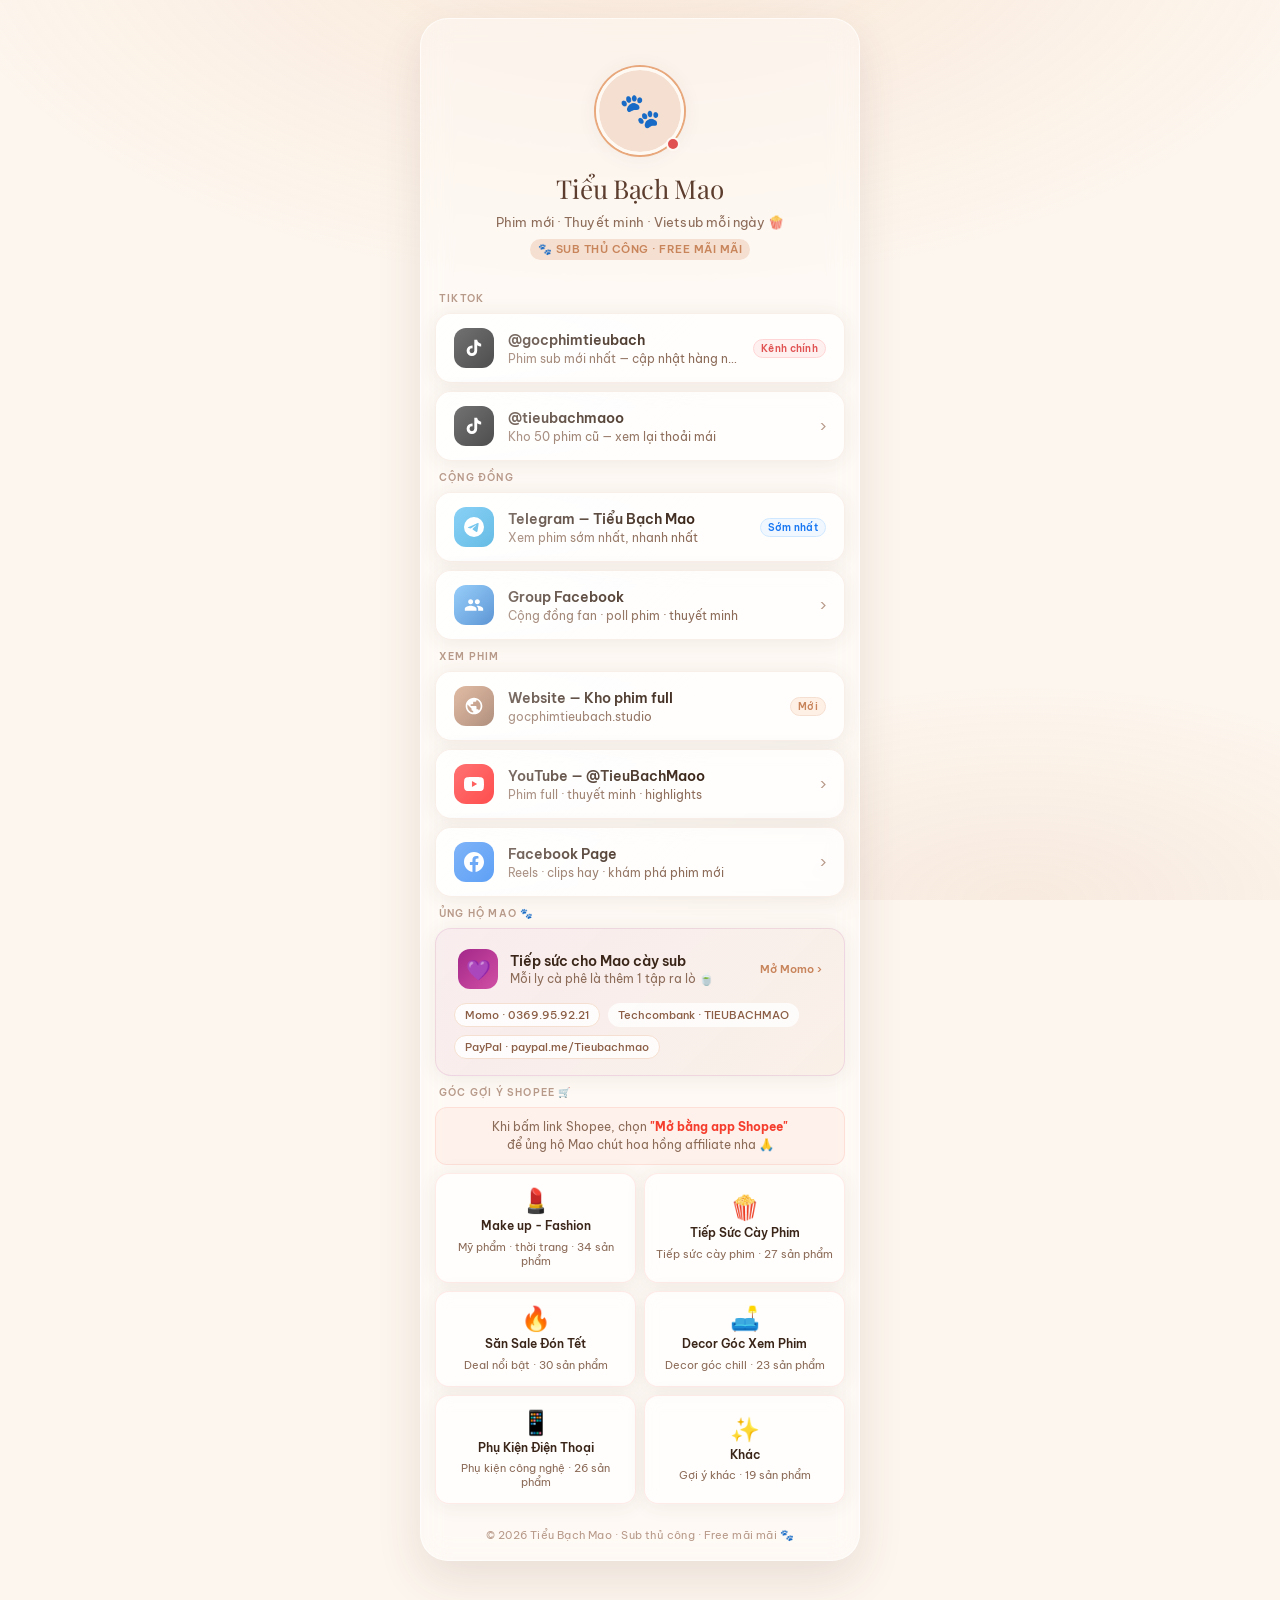
==== index.html @ bda12a53 "Improve donate section quick actions" ====
<!DOCTYPE html>
<html lang="vi">
<head>
<meta charset="UTF-8">
<meta name="viewport" content="width=device-width, initial-scale=1.0">
<title>Tiểu Bạch Mao 🐾</title>
<meta name="description" content="Link bio chính thức của Tiểu Bạch Mao: TikTok, Telegram, cộng đồng phim, donate và góc Shopee tiện ích.">

<link rel="icon" type="image/x-icon" href="favicon.ico">
<link rel="icon" type="image/png" sizes="32x32" href="favicon-32x32.png">
<link rel="icon" type="image/png" sizes="192x192" href="favicon-192x192.png">
<link rel="apple-touch-icon" href="apple-touch-icon.png">

<meta property="og:type" content="website">
<meta property="og:url" content="https://gocphimtieubach.page/">
<meta property="og:title" content="Tiểu Bạch Mao 🐾">
<meta property="og:description" content="TikTok, Telegram, cộng đồng phim, donate và góc Shopee tiện ích của Tiểu Bạch Mao.">
<meta property="og:image" content="https://gocphimtieubach.page/og-image.jpg">

<meta name="twitter:card" content="summary_large_image">
<meta name="twitter:title" content="Tiểu Bạch Mao 🐾">
<meta name="twitter:description" content="TikTok, Telegram, cộng đồng phim, donate và góc Shopee tiện ích của Tiểu Bạch Mao.">
<meta name="twitter:image" content="https://gocphimtieubach.page/og-image.jpg">
<link rel="canonical" href="https://gocphimtieubach.page/">

<link rel="preconnect" href="https://fonts.googleapis.com">
<link rel="preconnect" href="https://fonts.gstatic.com" crossorigin>
<link href="https://fonts.googleapis.com/css2?family=Be+Vietnam+Pro:wght@300;400;500;600&family=Playfair+Display:ital@0;1&display=swap" rel="stylesheet">
<style>
  *, *::before, *::after { box-sizing: border-box; margin: 0; padding: 0; }

  :root {
    --cream: #FDF6EE;
    --warm-white: #FFF9F4;
    --caramel: #C8845A;
    --caramel-light: #E8A87C;
    --caramel-pale: #F5DFD0;
    --brown-deep: #5C3D2E;
    --brown-mid: #8B5E45;
    --text-main: #3A2518;
    --text-soft: #8C6B58;
    --text-muted: #B89A8A;
    --divider: rgba(200, 132, 90, 0.15);
    --card-bg: rgba(255,255,255,0.7);
    --card-hover: rgba(255,255,255,0.92);
    --shadow: 0 2px 20px rgba(92,61,46,0.08);
    --shadow-hover: 0 6px 28px rgba(92,61,46,0.14);
  }

  html { background: var(--cream); }

  body {
    font-family: 'Be Vietnam Pro', system-ui, -apple-system, 'Segoe UI', sans-serif;
    background: var(--cream);
    min-height: 100vh;
    display: flex;
    justify-content: center;
    padding: 0 0 60px;
    position: relative;
    overflow-x: hidden;
  }

  /* Soft background texture */
  body::before {
    content: '';
    position: fixed;
    inset: 0;
    background:
      radial-gradient(ellipse 80% 60% at 50% -10%, rgba(232,168,124,0.18) 0%, transparent 70%),
      radial-gradient(ellipse 60% 40% at 80% 100%, rgba(200,132,90,0.10) 0%, transparent 60%);
    pointer-events: none;
    z-index: 0;
  }

  .container {
    width: 100%;
    max-width: 480px;
    padding: 0 20px;
    position: relative;
    z-index: 1;
  }

  .glass-shell {
    margin-top: 18px;
    padding: 0 14px 18px;
    border-radius: 28px;
    background: rgba(255, 255, 255, 0.36);
    border: 1px solid rgba(255, 255, 255, 0.62);
    backdrop-filter: blur(14px);
    -webkit-backdrop-filter: blur(14px);
    box-shadow: 0 18px 45px rgba(92, 61, 46, 0.12);
  }

  /* ── HEADER ── */
  .header {
    display: flex;
    flex-direction: column;
    align-items: center;
    padding: 48px 0 32px;
    gap: 0;
  }

  .avatar-wrap {
    position: relative;
    width: 88px;
    height: 88px;
    margin-bottom: 16px;
  }

  .avatar-wrap img {
    width: 88px;
    height: 88px;
    border-radius: 50%;
    object-fit: cover;
    border: 3px solid var(--warm-white);
    box-shadow: 0 0 0 2px var(--caramel-light), var(--shadow);
  }

  .live-dot {
    position: absolute;
    bottom: 4px;
    right: 4px;
    width: 14px;
    height: 14px;
    background: #E05252;
    border-radius: 50%;
    border: 2.5px solid var(--warm-white);
    animation: pulse 2s infinite;
  }

  @keyframes pulse {
    0%, 100% { box-shadow: 0 0 0 0 rgba(224,82,82,0.4); }
    50% { box-shadow: 0 0 0 5px rgba(224,82,82,0); }
  }

  .name {
    font-family: 'Playfair Display', serif;
    font-size: 26px;
    color: var(--brown-deep);
    letter-spacing: -0.3px;
    margin-bottom: 6px;
  }

  .tagline {
    font-size: 13px;
    color: var(--text-soft);
    font-weight: 400;
    letter-spacing: 0.2px;
    text-align: center;
    line-height: 1.6;
  }

  .tagline span {
    display: inline-block;
    background: var(--caramel-pale);
    color: var(--caramel);
    font-size: 11px;
    font-weight: 600;
    padding: 2px 8px;
    border-radius: 20px;
    margin-top: 6px;
    letter-spacing: 0.5px;
    text-transform: uppercase;
  }

  /* ── SECTIONS ── */
  .section {
    margin-bottom: 10px;
  }

  .section-label {
    font-size: 10px;
    font-weight: 600;
    letter-spacing: 1.2px;
    text-transform: uppercase;
    color: var(--text-muted);
    margin-bottom: 8px;
    padding-left: 4px;
  }

  /* ── LINK CARD ── */
  .link-card {
    display: flex;
    align-items: center;
    gap: 14px;
    background: var(--card-bg);
    border: 1px solid rgba(200,132,90,0.12);
    border-radius: 16px;
    padding: 14px 18px;
    margin-bottom: 8px;
    text-decoration: none;
    cursor: pointer;
    transition: all 0.2s ease;
    backdrop-filter: blur(8px);
    -webkit-backdrop-filter: blur(8px);
    box-shadow: var(--shadow);
    position: relative;
    overflow: hidden;
  }

  .link-card::before {
    content: '';
    position: absolute;
    inset: 0;
    background: linear-gradient(135deg, rgba(255,255,255,0.5) 0%, transparent 60%);
    pointer-events: none;
  }

  .link-card:hover, .link-card:active {
    background: var(--card-hover);
    box-shadow: var(--shadow-hover);
    transform: translateY(-1px);
    border-color: rgba(200,132,90,0.22);
  }

  .card-icon {
    width: 40px;
    height: 40px;
    border-radius: 12px;
    display: flex;
    align-items: center;
    justify-content: center;
    font-size: 18px;
    flex-shrink: 0;
  }

  .card-icon.tiktok   { background: #000; }
  .card-icon.telegram { background: linear-gradient(135deg, #2AABEE, #229ED9); }
  .card-icon.facebook { background: #1877F2; }
  .card-icon.group    { background: linear-gradient(135deg, #42A5F5, #1565C0); }
  .card-icon.youtube  { background: #FF0000; }
  .card-icon.website  { background: linear-gradient(135deg, var(--caramel), var(--brown-mid)); }
  .card-icon.momo     { background: linear-gradient(135deg, #A3288A, #D14FA4); }
  .card-icon.shopee   { background: linear-gradient(135deg, #F53D2D, #F63); }

  /* ── SHOPEE CATEGORY GRID ── */
  .shopee-grid {
    display: grid;
    grid-template-columns: 1fr 1fr;
    gap: 8px;
    margin-bottom: 8px;
  }

  .shopee-cat {
    display: flex;
    flex-direction: column;
    align-items: center;
    justify-content: center;
    gap: 6px;
    background: var(--card-bg);
    border: 1px solid rgba(245,61,45,0.10);
    border-radius: 14px;
    padding: 14px 10px;
    text-decoration: none;
    cursor: pointer;
    transition: all 0.2s ease;
    backdrop-filter: blur(8px);
    -webkit-backdrop-filter: blur(8px);
    box-shadow: var(--shadow);
    text-align: center;
  }

  .shopee-cat:hover {
    background: var(--card-hover);
    transform: translateY(-1px);
    box-shadow: var(--shadow-hover);
    border-color: rgba(245,61,45,0.20);
  }

  .shopee-cat-icon { font-size: 24px; line-height: 1; }

  .shopee-cat-label {
    font-size: 12px;
    font-weight: 600;
    color: var(--text-main);
    line-height: 1.3;
  }

  .shopee-cat-sub {
    font-size: 11px;
    color: var(--text-soft);
    font-weight: 400;
  }

  .card-icon svg { width: 20px; height: 20px; }

  .card-text { flex: 1; min-width: 0; }

  .card-title {
    font-size: 14px;
    font-weight: 600;
    color: var(--text-main);
    line-height: 1.3;
    margin-bottom: 2px;
  }

  .card-sub {
    font-size: 12px;
    color: var(--text-soft);
    font-weight: 400;
    white-space: nowrap;
    overflow: hidden;
    text-overflow: ellipsis;
  }

  .card-arrow {
    color: var(--text-muted);
    font-size: 16px;
    flex-shrink: 0;
  }

  .badge {
    font-size: 10px;
    font-weight: 600;
    padding: 2px 7px;
    border-radius: 20px;
    letter-spacing: 0.3px;
    flex-shrink: 0;
  }
  .badge.new { background: #FFF0E6; color: var(--caramel); border: 1px solid var(--caramel-pale); }
  .badge.hot { background: #FFF0F0; color: #E05252; border: 1px solid #FFD5D5; }
  .badge.early { background: #F0F7FF; color: #1877F2; border: 1px solid #D0E8FF; }

  /* ── DONATE CARD ── */
  .donate-card {
    background: linear-gradient(135deg, rgba(163,40,138,0.06), rgba(200,132,90,0.08));
    border: 1px solid rgba(163,40,138,0.12);
    border-radius: 16px;
    padding: 16px 18px;
    margin-bottom: 8px;
    transition: all 0.2s ease;
    box-shadow: var(--shadow);
  }
  .donate-card:hover { transform: translateY(-1px); box-shadow: var(--shadow-hover); }

  .donate-top {
    display: flex;
    align-items: center;
    gap: 12px;
    margin-bottom: 10px;
  }

  .donate-primary {
    text-decoration: none;
    color: inherit;
    border-radius: 12px;
    padding: 4px;
    transition: background 0.2s ease;
  }

  .donate-primary:hover {
    background: rgba(255,255,255,0.45);
  }

  .donate-go {
    margin-left: auto;
    font-size: 11px;
    font-weight: 600;
    color: var(--caramel);
    white-space: nowrap;
  }

  .donate-title {
    font-size: 14px;
    font-weight: 600;
    color: var(--text-main);
  }

  .donate-sub {
    font-size: 12px;
    color: var(--text-soft);
    margin-top: 1px;
  }

  .donate-methods {
    display: flex;
    gap: 8px;
    flex-wrap: wrap;
  }

  .method-pill {
    font-size: 11px;
    font-weight: 500;
    padding: 4px 10px;
    border-radius: 20px;
    background: rgba(255,255,255,0.8);
    color: var(--brown-mid);
    border: 1px solid var(--caramel-pale);
    display: inline-flex;
    align-items: center;
    justify-content: center;
  }

  .method-link {
    text-decoration: none;
    cursor: pointer;
    transition: all 0.2s ease;
  }

  .method-link:hover {
    background: rgba(255,255,255,0.98);
    color: var(--brown-deep);
    border-color: rgba(200,132,90,0.34);
  }

  .method-button {
    border: none;
    font-family: inherit;
  }

  .donate-toast {
    position: fixed;
    left: 50%;
    bottom: 20px;
    transform: translateX(-50%) translateY(14px);
    background: rgba(58, 37, 24, 0.9);
    color: #fff;
    font-size: 12px;
    font-weight: 500;
    padding: 8px 14px;
    border-radius: 14px;
    opacity: 0;
    pointer-events: none;
    transition: opacity 0.25s ease, transform 0.25s ease;
    z-index: 1000;
  }

  .donate-toast.show {
    opacity: 1;
    transform: translateX(-50%) translateY(0);
  }

  /* ── SHOPEE SECTION ── */
  .shopee-notice {
    background: rgba(245,61,45,0.04);
    border: 1px solid rgba(245,61,45,0.10);
    border-radius: 12px;
    padding: 10px 14px;
    margin-bottom: 8px;
    font-size: 12px;
    color: var(--text-soft);
    line-height: 1.5;
    text-align: center;
  }

  .shopee-notice strong { color: #F53D2D; }

  /* ── DIVIDER ── */
  .divider {
    height: 1px;
    background: var(--divider);
    margin: 16px 0;
  }

  /* ── FOOTER ── */
  .footer {
    text-align: center;
    margin-top: 24px;
    font-size: 11px;
    color: var(--text-muted);
    letter-spacing: 0.2px;
  }

  /* ── STAGGER ANIMATION ── */
  .section, .header { opacity: 0; transform: translateY(12px); animation: fadeUp 0.4s ease forwards; }
  .header { animation-delay: 0s; }
  .section:nth-child(1) { animation-delay: 0.08s; }
  .section:nth-child(2) { animation-delay: 0.14s; }
  .section:nth-child(3) { animation-delay: 0.20s; }
  .section:nth-child(4) { animation-delay: 0.26s; }
  .section:nth-child(5) { animation-delay: 0.32s; }
  @keyframes fadeUp { to { opacity: 1; transform: translateY(0); } }
</style>
</head>
<body>
<div class="container">
  <div class="glass-shell">

  <!-- HEADER -->
  <div class="header">
    <div class="avatar-wrap">
      <img src="https://gocphimtieubach.page/Asset%203.webp" alt="Tiểu Bạch Mao" onerror="this.src='data:image/svg+xml,<svg xmlns=%22http://www.w3.org/2000/svg%22 viewBox=%220 0 88 88%22><circle cx=%2244%22 cy=%2244%22 r=%2244%22 fill=%22%23F5DFD0%22/><text x=%2244%22 y=%2256%22 text-anchor=%22middle%22 font-size=%2236%22>🐾</text></svg>'">
      <div class="live-dot"></div>
    </div>
    <div class="name">Tiểu Bạch Mao</div>
    <div class="tagline">
      Phim mới · Thuyết minh · Vietsub mỗi ngày 🍿<br>
      <span>🐾 Sub thủ công · Free mãi mãi</span>
    </div>
  </div>

  <!-- SECTION 1: TIKTOK -->
  <div class="section">
    <div class="section-label">TikTok</div>
    <a class="link-card" href="https://www.tiktok.com/@gocphimtieubach" target="_blank">
      <div class="card-icon tiktok">
        <svg viewBox="0 0 24 24" fill="white"><path d="M19.59 6.69a4.83 4.83 0 01-3.77-4.25V2h-3.45v13.67a2.89 2.89 0 01-2.88 2.5 2.89 2.89 0 01-2.89-2.89 2.89 2.89 0 012.89-2.89c.28 0 .54.04.79.1V9.01a6.33 6.33 0 00-.79-.05 6.34 6.34 0 00-6.34 6.34 6.34 6.34 0 006.34 6.34 6.34 6.34 0 006.33-6.34V8.73a8.15 8.15 0 004.77 1.53V6.79a4.85 4.85 0 01-1-.1z"/></svg>
      </div>
      <div class="card-text">
        <div class="card-title">@gocphimtieubach</div>
        <div class="card-sub">Phim sub mới nhất — cập nhật hàng ngày</div>
      </div>
      <span class="badge hot">Kênh chính</span>
    </a>
    <a class="link-card" href="https://www.tiktok.com/@tieubachmaoo" target="_blank">
      <div class="card-icon tiktok">
        <svg viewBox="0 0 24 24" fill="white"><path d="M19.59 6.69a4.83 4.83 0 01-3.77-4.25V2h-3.45v13.67a2.89 2.89 0 01-2.88 2.5 2.89 2.89 0 01-2.89-2.89 2.89 2.89 0 012.89-2.89c.28 0 .54.04.79.1V9.01a6.33 6.33 0 00-.79-.05 6.34 6.34 0 00-6.34 6.34 6.34 6.34 0 006.34 6.34 6.34 6.34 0 006.33-6.34V8.73a8.15 8.15 0 004.77 1.53V6.79a4.85 4.85 0 01-1-.1z"/></svg>
      </div>
      <div class="card-text">
        <div class="card-title">@tieubachmaoo</div>
        <div class="card-sub">Kho 50 phim cũ — xem lại thoải mái</div>
      </div>
      <span class="card-arrow">›</span>
    </a>
  </div>

  <!-- SECTION 2: CỘNG ĐỒNG -->
  <div class="section">
    <div class="section-label">Cộng đồng</div>
    <a class="link-card" href="https://t.me/tieubachmao" target="_blank">
      <div class="card-icon telegram">
        <svg viewBox="0 0 24 24" fill="white"><path d="M11.944 0A12 12 0 0 0 0 12a12 12 0 0 0 12 12 12 12 0 0 0 12-12A12 12 0 0 0 12 0a12 12 0 0 0-.056 0zm4.962 7.224c.1-.002.321.023.465.14a.506.506 0 0 1 .171.325c.016.093.036.306.02.472-.18 1.898-.962 6.502-1.36 8.627-.168.9-.499 1.201-.82 1.23-.696.065-1.225-.46-1.9-.902-1.056-.693-1.653-1.124-2.678-1.8-1.185-.78-.417-1.21.258-1.91.177-.184 3.247-2.977 3.307-3.23.007-.032.014-.15-.056-.212s-.174-.041-.249-.024c-.106.024-1.793 1.14-5.061 3.345-.48.33-.913.49-1.302.48-.428-.008-1.252-.241-1.865-.44-.752-.245-1.349-.374-1.297-.789.027-.216.325-.437.893-.663 3.498-1.524 5.83-2.529 6.998-3.014 3.332-1.386 4.025-1.627 4.476-1.635z"/></svg>
      </div>
      <div class="card-text">
        <div class="card-title">Telegram — Tiểu Bạch Mao</div>
        <div class="card-sub">Xem phim sớm nhất, nhanh nhất</div>
      </div>
      <span class="badge early">Sớm nhất</span>
    </a>
    <a class="link-card" href="https://www.facebook.com/groups/gocphimcuatieubach" target="_blank">
      <div class="card-icon group">
        <svg viewBox="0 0 24 24" fill="white"><path d="M16 11c1.66 0 2.99-1.34 2.99-3S17.66 5 16 5c-1.66 0-3 1.34-3 3s1.34 3 3 3zm-8 0c1.66 0 2.99-1.34 2.99-3S9.66 5 8 5C6.34 5 5 6.34 5 8s1.34 3 3 3zm0 2c-2.33 0-7 1.17-7 3.5V19h14v-2.5c0-2.33-4.67-3.5-7-3.5zm8 0c-.29 0-.62.02-.97.05 1.16.84 1.97 1.97 1.97 3.45V19h6v-2.5c0-2.33-4.67-3.5-7-3.5z"/></svg>
      </div>
      <div class="card-text">
        <div class="card-title">Group Facebook</div>
        <div class="card-sub">Cộng đồng fan · poll phim · thuyết minh</div>
      </div>
      <span class="card-arrow">›</span>
    </a>
  </div>

  <!-- SECTION 3: XEM PHIM -->
  <div class="section">
    <div class="section-label">Xem phim</div>
    <a class="link-card" href="https://gocphimtieubach.studio" target="_blank">
      <div class="card-icon website">
        <svg viewBox="0 0 24 24" fill="white"><path d="M12 2C6.48 2 2 6.48 2 12s4.48 10 10 10 10-4.48 10-10S17.52 2 12 2zm-1 17.93c-3.95-.49-7-3.85-7-7.93 0-.62.08-1.21.21-1.79L9 15v1c0 1.1.9 2 2 2v1.93zm6.9-2.54c-.26-.81-1-1.39-1.9-1.39h-1v-3c0-.55-.45-1-1-1H8v-2h2c.55 0 1-.45 1-1V7h2c1.1 0 2-.9 2-2v-.41c2.93 1.19 5 4.06 5 7.41 0 2.08-.8 3.97-2.1 5.39z"/></svg>
      </div>
      <div class="card-text">
        <div class="card-title">Website — Kho phim full</div>
        <div class="card-sub">gocphimtieubach.studio</div>
      </div>
      <span class="badge new">Mới</span>
    </a>
    <a class="link-card" href="https://www.youtube.com/@TieuBachMaoo" target="_blank">
      <div class="card-icon youtube">
        <svg viewBox="0 0 24 24" fill="white"><path d="M23.498 6.186a3.016 3.016 0 00-2.122-2.136C19.505 3.545 12 3.545 12 3.545s-7.505 0-9.377.505A3.017 3.017 0 00.502 6.186C0 8.07 0 12 0 12s0 3.93.502 5.814a3.016 3.016 0 002.122 2.136c1.871.505 9.376.505 9.376.505s7.505 0 9.377-.505a3.015 3.015 0 002.122-2.136C24 15.93 24 12 24 12s0-3.93-.502-5.814zM9.545 15.568V8.432L15.818 12l-6.273 3.568z"/></svg>
      </div>
      <div class="card-text">
        <div class="card-title">YouTube — @TieuBachMaoo</div>
        <div class="card-sub">Phim full · thuyết minh · highlights</div>
      </div>
      <span class="card-arrow">›</span>
    </a>
    <a class="link-card" href="https://www.facebook.com/BachKhoiMaoGia/reels/" target="_blank">
      <div class="card-icon facebook">
        <svg viewBox="0 0 24 24" fill="white"><path d="M24 12.073c0-6.627-5.373-12-12-12s-12 5.373-12 12c0 5.99 4.388 10.954 10.125 11.854v-8.385H7.078v-3.47h3.047V9.43c0-3.007 1.792-4.669 4.533-4.669 1.312 0 2.686.235 2.686.235v2.953H15.83c-1.491 0-1.956.925-1.956 1.874v2.25h3.328l-.532 3.47h-2.796v8.385C19.612 23.027 24 18.062 24 12.073z"/></svg>
      </div>
      <div class="card-text">
        <div class="card-title">Facebook Page</div>
        <div class="card-sub">Reels · clips hay · khám phá phim mới</div>
      </div>
      <span class="card-arrow">›</span>
    </a>
  </div>

  <!-- SECTION 4: ỦNG HỘ -->
  <div class="section">
    <div class="section-label">Ủng hộ Mao 🐾</div>
    <div class="donate-card">
      <a class="donate-top donate-primary" href="https://me.momo.vn/Tieubachmao" target="_blank" rel="noopener">
        <div class="card-icon momo" style="width:40px;height:40px;border-radius:12px;display:flex;align-items:center;justify-content:center;font-size:20px;flex-shrink:0;">💜</div>
        <div>
          <div class="donate-title">Tiếp sức cho Mao cày sub</div>
          <div class="donate-sub">Mỗi ly cà phê là thêm 1 tập ra lò 🍵</div>
        </div>
        <span class="donate-go">Mở Momo ›</span>
      </a>
      <div class="donate-methods">
        <a class="method-pill method-link" href="https://me.momo.vn/Tieubachmao" target="_blank" rel="noopener">Momo · 0369.95.92.21</a>
        <button class="method-pill method-link method-button copy-bank-btn" type="button" data-copy="Techcombank · TIEUBACHMAO">Techcombank · TIEUBACHMAO</button>
        <a class="method-pill method-link" href="https://paypal.me/Tieubachmao" target="_blank" rel="noopener">PayPal · paypal.me/Tieubachmao</a>
      </div>
    </div>
    <div class="donate-toast" id="donateToast">Đã copy thông tin Techcombank</div>
  </div>

  <!-- SECTION 5: SHOPEE -->
  <div class="section">
    <div class="section-label">Góc gợi ý Shopee 🛒</div>
    <div class="shopee-notice">
      Khi bấm link Shopee, chọn <strong>"Mở bằng app Shopee"</strong><br>để ủng hộ Mao chút hoa hồng affiliate nha 🙏
    </div>
    <div class="shopee-grid" id="catGrid"></div>
  </div>

  <div class="footer">© 2026 Tiểu Bạch Mao · Sub thủ công · Free mãi mãi 🐾</div>

  </div>

</div>

<script>
(function () {
  function slugify(str) {
    var map = {
      'à':'a','á':'a','ả':'a','ã':'a','ạ':'a','ă':'a','ằ':'a','ắ':'a','ẳ':'a','ẵ':'a','ặ':'a','â':'a','ầ':'a','ấ':'a','ẩ':'a','ẫ':'a','ậ':'a','đ':'d',
      'è':'e','é':'e','ẻ':'e','ẽ':'e','ẹ':'e','ê':'e','ề':'e','ế':'e','ể':'e','ễ':'e','ệ':'e','ì':'i','í':'i','ỉ':'i','ĩ':'i','ị':'i',
      'ò':'o','ó':'o','ỏ':'o','õ':'o','ọ':'o','ô':'o','ồ':'o','ố':'o','ổ':'o','ỗ':'o','ộ':'o','ơ':'o','ờ':'o','ớ':'o','ở':'o','ỡ':'o','ợ':'o',
      'ù':'u','ú':'u','ủ':'u','ũ':'u','ụ':'u','ư':'u','ừ':'u','ứ':'u','ử':'u','ữ':'u','ự':'u','ỳ':'y','ý':'y','ỷ':'y','ỹ':'y','ỵ':'y'
    };
    return str.toLowerCase().split('').map(function (c) { return map[c] || c; }).join('').replace(/[^a-z0-9]+/g, '-').replace(/^-|-$/g, '');
  }

  function escapeHtml(text) {
    return String(text)
      .replace(/&/g, '&amp;')
      .replace(/</g, '&lt;')
      .replace(/>/g, '&gt;')
      .replace(/\"/g, '&quot;')
      .replace(/'/g, '&#39;');
  }

  function categoryMeta(catName, count) {
    var slug = slugify(catName);
    var presets = {
      'make-up-fashion': ['💄', 'Mỹ phẩm · thời trang'],
      'tiep-suc-cay-phim': ['🍿', 'Tiếp sức cày phim'],
      'san-sale-don-tet': ['🔥', 'Deal nổi bật'],
      'decor-goc-xem-phim': ['🛋️', 'Decor góc chill'],
      'phu-kien-dien-thoai': ['📱', 'Phụ kiện công nghệ'],
      'khac': ['✨', 'Gợi ý khác']
    };
    var meta = presets[slug] || ['🛒', 'Gian hàng đề xuất'];
    return { icon: meta[0], subtitle: meta[1] + ' · ' + count + ' sản phẩm' };
  }

  function showDonateToast(message) {
    var toast = document.getElementById('donateToast');
    if (!toast) return;
    toast.textContent = message;
    toast.classList.add('show');
    window.setTimeout(function () {
      toast.classList.remove('show');
    }, 1800);
  }

  function copyText(text) {
    if (navigator.clipboard && navigator.clipboard.writeText) {
      return navigator.clipboard.writeText(text);
    }

    return new Promise(function (resolve, reject) {
      try {
        var textarea = document.createElement('textarea');
        textarea.value = text;
        textarea.setAttribute('readonly', '');
        textarea.style.position = 'fixed';
        textarea.style.opacity = '0';
        document.body.appendChild(textarea);
        textarea.select();
        var ok = document.execCommand('copy');
        document.body.removeChild(textarea);
        if (ok) {
          resolve();
        } else {
          reject(new Error('Copy failed'));
        }
      } catch (error) {
        reject(error);
      }
    });
  }

  var copyButtons = document.querySelectorAll('.copy-bank-btn');
  copyButtons.forEach(function (btn) {
    btn.addEventListener('click', function () {
      var value = btn.getAttribute('data-copy') || 'Techcombank · TIEUBACHMAO';
      copyText(value)
        .then(function () {
          showDonateToast('Đã copy thông tin Techcombank');
        })
        .catch(function () {
          showDonateToast('Không copy được, giữ lâu để sao chép thủ công');
        });
    });
  });

  var grid = document.getElementById('catGrid');
  if (!grid) return;

  fetch('products.json')
    .then(function (res) {
      if (!res.ok) throw new Error('Cannot load products.json');
      return res.json();
    })
    .then(function (data) {
      var products = (data && data.products) || {};
      var categories = Object.keys(products);

      categories.forEach(function (catName) {
        var items = products[catName];
        if (!Array.isArray(items) || items.length === 0) return;

        var meta = categoryMeta(catName, items.length);
        var slug = slugify(catName);

        var card = document.createElement('a');
        card.className = 'shopee-cat';
        card.href = 'shopee/' + slug;
        card.target = '_blank';
        card.rel = 'noopener';

        card.innerHTML =
          '<div class="shopee-cat-icon">' + meta.icon + '</div>' +
          '<div class="shopee-cat-label">' + escapeHtml(catName) + '</div>' +
          '<div class="shopee-cat-sub">' + escapeHtml(meta.subtitle) + '</div>';

        grid.appendChild(card);
      });

      if (!grid.children.length) throw new Error('No categories found');
    })
    .catch(function () {
      grid.style.gridTemplateColumns = '1fr';
      grid.innerHTML =
        '<a class="shopee-cat" href="shopee.html" target="_blank" rel="noopener">' +
          '<div class="shopee-cat-icon">🛒</div>' +
          '<div class="shopee-cat-label">Xem tất cả Shopee</div>' +
          '<div class="shopee-cat-sub">Không tải được danh mục, mở trang tổng</div>' +
        '</a>';
    });
})();
</script>
</body>
</html>
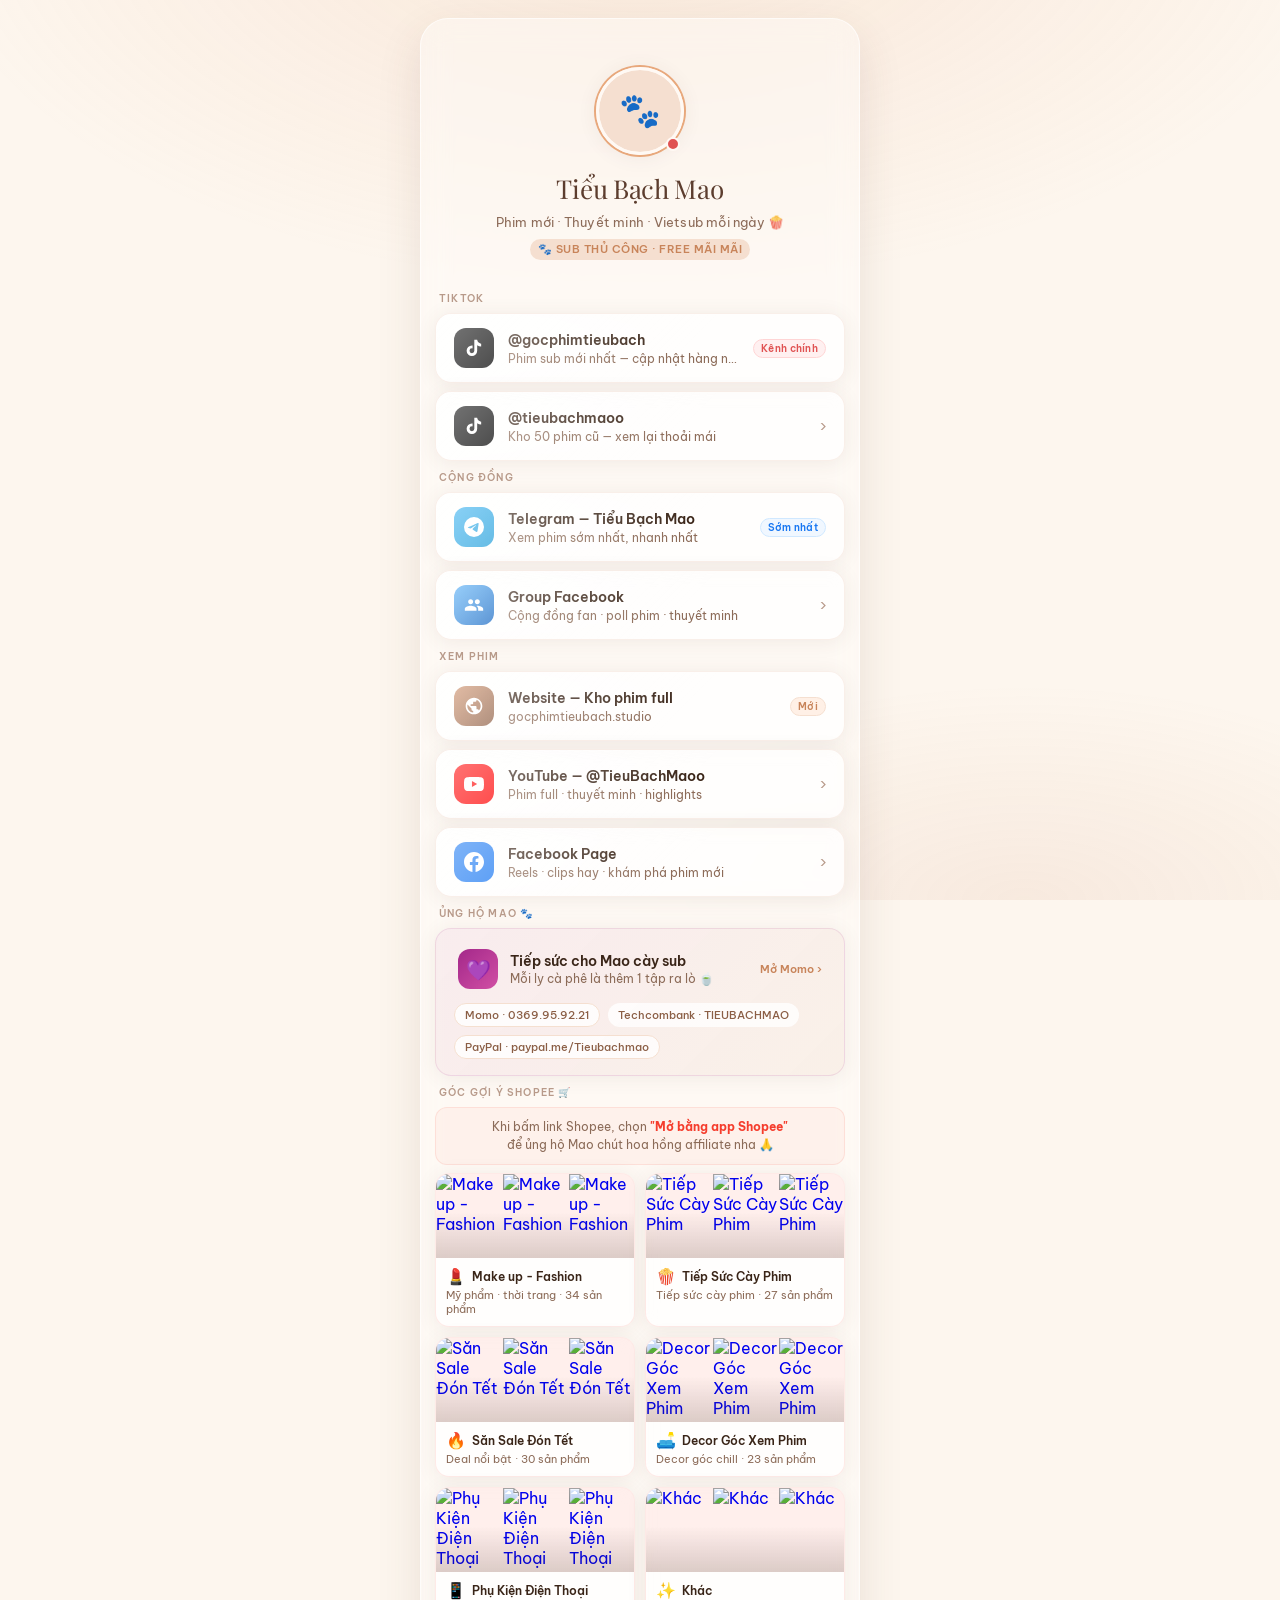
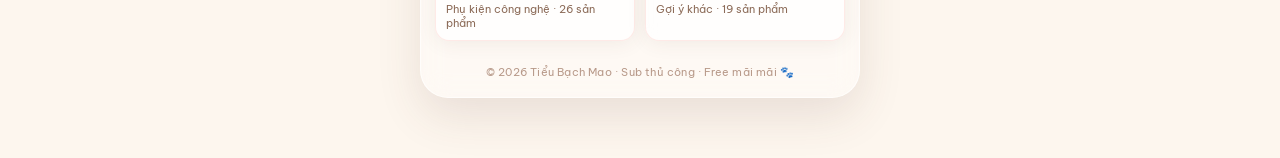
==== commit 5f66edd6: "Add product image previews to Shopee category cards" ====
--- a/index.html
+++ b/index.html
@@ -237,27 +237,22 @@
   .shopee-grid {
     display: grid;
     grid-template-columns: 1fr 1fr;
-    gap: 8px;
+    gap: 10px;
     margin-bottom: 8px;
   }
 
   .shopee-cat {
-    display: flex;
-    flex-direction: column;
-    align-items: center;
-    justify-content: center;
-    gap: 6px;
+    display: block;
     background: var(--card-bg);
     border: 1px solid rgba(245,61,45,0.10);
     border-radius: 14px;
-    padding: 14px 10px;
     text-decoration: none;
     cursor: pointer;
     transition: all 0.2s ease;
     backdrop-filter: blur(8px);
     -webkit-backdrop-filter: blur(8px);
     box-shadow: var(--shadow);
-    text-align: center;
+    overflow: hidden;
   }
 
   .shopee-cat:hover {
@@ -267,7 +262,41 @@
     border-color: rgba(245,61,45,0.20);
   }
 
-  .shopee-cat-icon { font-size: 24px; line-height: 1; }
+  .shopee-cat-media {
+    position: relative;
+    display: grid;
+    grid-template-columns: repeat(3, 1fr);
+    gap: 2px;
+    height: 84px;
+    background: rgba(245,61,45,0.08);
+  }
+
+  .shopee-cat-media img {
+    width: 100%;
+    height: 100%;
+    object-fit: cover;
+    display: block;
+  }
+
+  .shopee-cat-overlay {
+    position: absolute;
+    inset: 0;
+    background: linear-gradient(to top, rgba(58, 37, 24, 0.18), transparent 55%);
+    pointer-events: none;
+  }
+
+  .shopee-cat-content {
+    padding: 10px;
+  }
+
+  .shopee-cat-head {
+    display: flex;
+    align-items: center;
+    gap: 6px;
+    margin-bottom: 4px;
+  }
+
+  .shopee-cat-icon { font-size: 16px; line-height: 1; }
 
   .shopee-cat-label {
     font-size: 12px;
@@ -714,6 +743,18 @@
 
         var meta = categoryMeta(catName, items.length);
         var slug = slugify(catName);
+        var previewImages = items
+          .slice(0, 3)
+          .map(function (item) { return item && item.image ? String(item.image) : ''; })
+          .filter(Boolean);
+
+        if (!previewImages.length) {
+          previewImages = ['og-image.jpg'];
+        }
+
+        while (previewImages.length < 3) {
+          previewImages.push(previewImages[0]);
+        }
 
         var card = document.createElement('a');
         card.className = 'shopee-cat';
@@ -721,10 +762,24 @@
         card.target = '_blank';
         card.rel = 'noopener';
 
+        var mediaHtml = previewImages
+          .map(function (src) {
+            return '<img loading="lazy" src="' + escapeHtml(src) + '" alt="' + escapeHtml(catName) + '">';
+          })
+          .join('');
+
         card.innerHTML =
-          '<div class="shopee-cat-icon">' + meta.icon + '</div>' +
-          '<div class="shopee-cat-label">' + escapeHtml(catName) + '</div>' +
-          '<div class="shopee-cat-sub">' + escapeHtml(meta.subtitle) + '</div>';
+          '<div class="shopee-cat-media">' +
+            mediaHtml +
+            '<div class="shopee-cat-overlay"></div>' +
+          '</div>' +
+          '<div class="shopee-cat-content">' +
+            '<div class="shopee-cat-head">' +
+              '<div class="shopee-cat-icon">' + meta.icon + '</div>' +
+              '<div class="shopee-cat-label">' + escapeHtml(catName) + '</div>' +
+            '</div>' +
+            '<div class="shopee-cat-sub">' + escapeHtml(meta.subtitle) + '</div>' +
+          '</div>';
 
         grid.appendChild(card);
       });
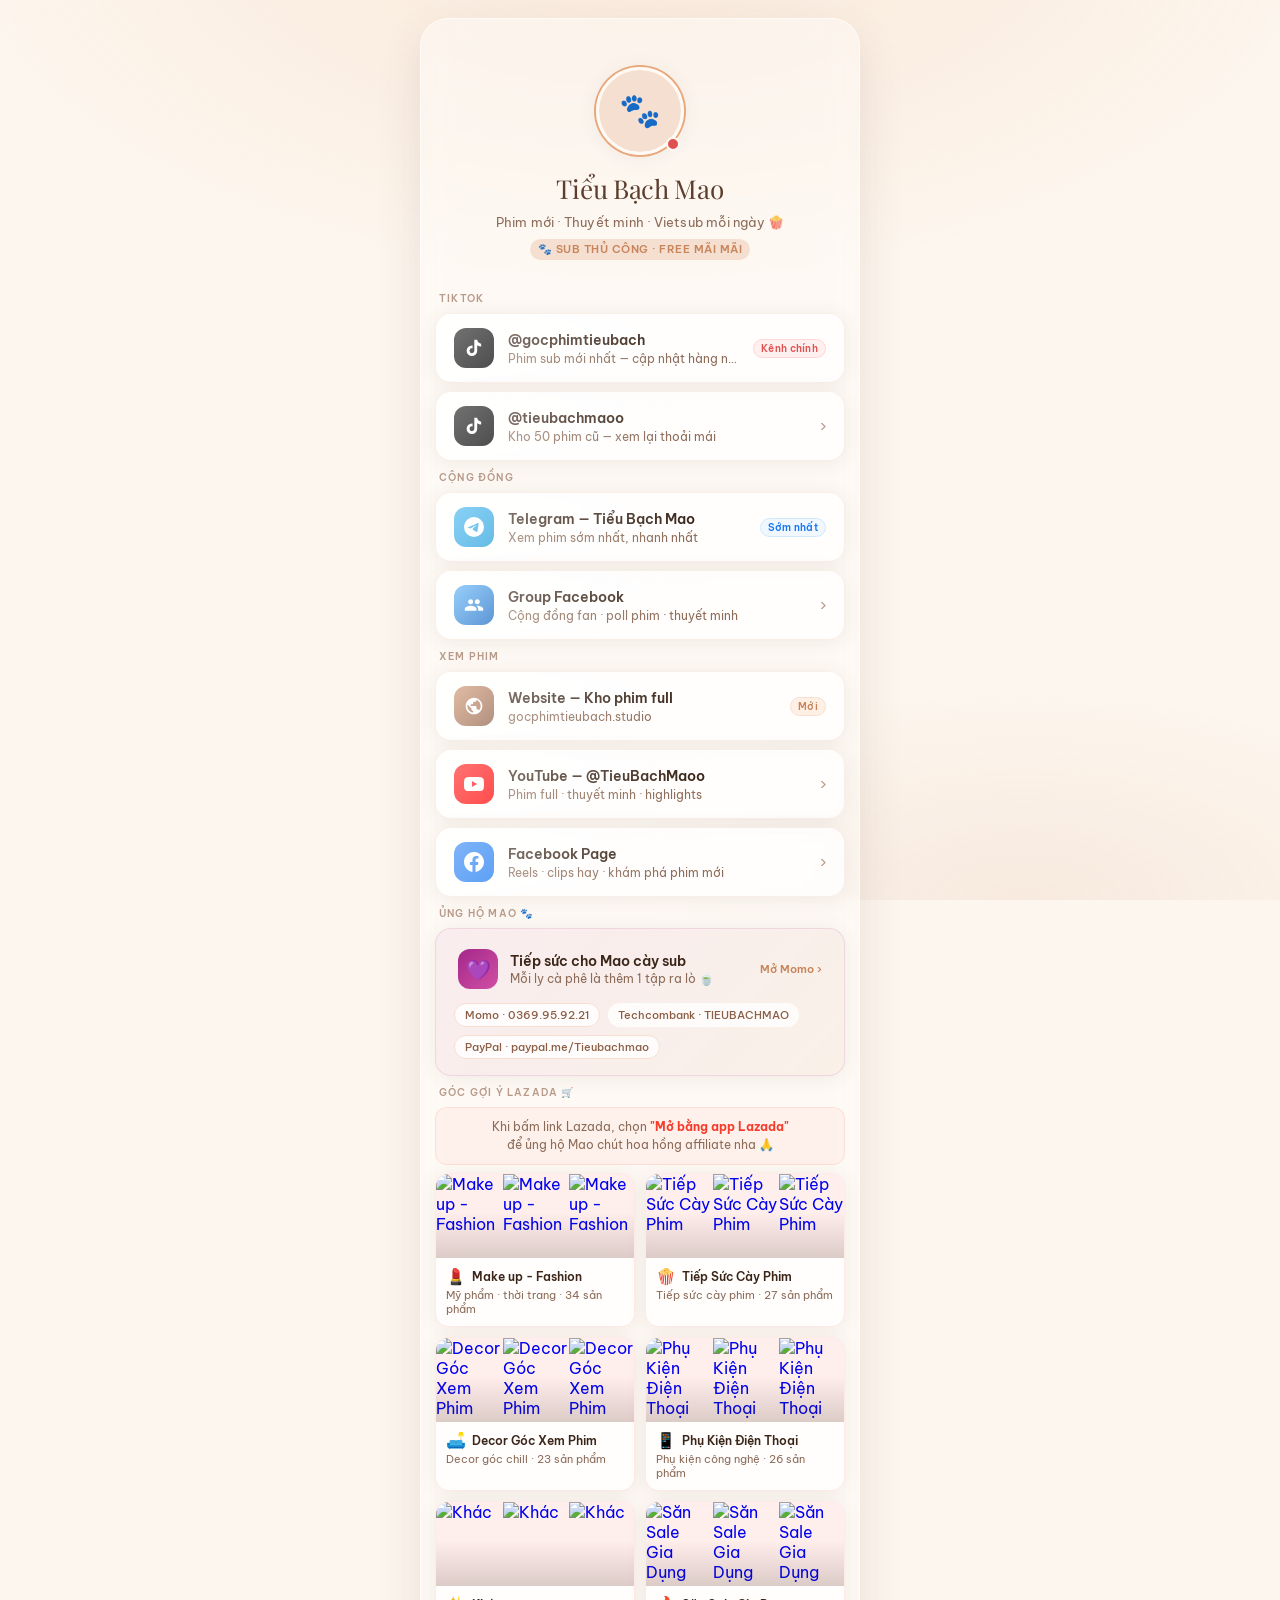
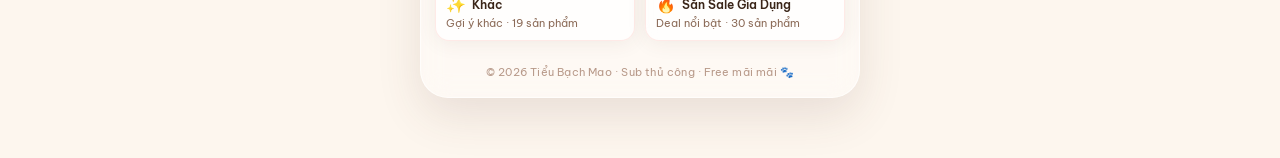
==== commit f9d34bf6: "Migrate Shopee routes to Lazada and add link fallback" ====
--- a/index.html
+++ b/index.html
@@ -4,7 +4,7 @@
 <meta charset="UTF-8">
 <meta name="viewport" content="width=device-width, initial-scale=1.0">
 <title>Tiểu Bạch Mao 🐾</title>
-<meta name="description" content="Link bio chính thức của Tiểu Bạch Mao: TikTok, Telegram, cộng đồng phim, donate và góc Shopee tiện ích.">
+<meta name="description" content="Link bio chính thức của Tiểu Bạch Mao: TikTok, Telegram, cộng đồng phim, donate và góc Lazada tiện ích.">
 
 <link rel="icon" type="image/x-icon" href="favicon.ico">
 <link rel="icon" type="image/png" sizes="32x32" href="favicon-32x32.png">
@@ -14,12 +14,12 @@
 <meta property="og:type" content="website">
 <meta property="og:url" content="https://gocphimtieubach.page/">
 <meta property="og:title" content="Tiểu Bạch Mao 🐾">
-<meta property="og:description" content="TikTok, Telegram, cộng đồng phim, donate và góc Shopee tiện ích của Tiểu Bạch Mao.">
+<meta property="og:description" content="TikTok, Telegram, cộng đồng phim, donate và góc Lazada tiện ích của Tiểu Bạch Mao.">
 <meta property="og:image" content="https://gocphimtieubach.page/og-image.jpg">
 
 <meta name="twitter:card" content="summary_large_image">
 <meta name="twitter:title" content="Tiểu Bạch Mao 🐾">
-<meta name="twitter:description" content="TikTok, Telegram, cộng đồng phim, donate và góc Shopee tiện ích của Tiểu Bạch Mao.">
+<meta name="twitter:description" content="TikTok, Telegram, cộng đồng phim, donate và góc Lazada tiện ích của Tiểu Bạch Mao.">
 <meta name="twitter:image" content="https://gocphimtieubach.page/og-image.jpg">
 <link rel="canonical" href="https://gocphimtieubach.page/">
 
@@ -624,11 +624,11 @@
     <div class="donate-toast" id="donateToast">Đã copy thông tin Techcombank</div>
   </div>
 
-  <!-- SECTION 5: SHOPEE -->
+  <!-- SECTION 5: LAZADA -->
   <div class="section">
-    <div class="section-label">Góc gợi ý Shopee 🛒</div>
+    <div class="section-label">Góc gợi ý Lazada 🛒</div>
     <div class="shopee-notice">
-      Khi bấm link Shopee, chọn <strong>"Mở bằng app Shopee"</strong><br>để ủng hộ Mao chút hoa hồng affiliate nha 🙏
+      Khi bấm link Lazada, chọn <strong>"Mở bằng app Lazada"</strong><br>để ủng hộ Mao chút hoa hồng affiliate nha 🙏
     </div>
     <div class="shopee-grid" id="catGrid"></div>
   </div>
@@ -666,6 +666,7 @@
       'make-up-fashion': ['💄', 'Mỹ phẩm · thời trang'],
       'tiep-suc-cay-phim': ['🍿', 'Tiếp sức cày phim'],
       'san-sale-don-tet': ['🔥', 'Deal nổi bật'],
+      'san-sale-gia-dung': ['🔥', 'Deal nổi bật'],
       'decor-goc-xem-phim': ['🛋️', 'Decor góc chill'],
       'phu-kien-dien-thoai': ['📱', 'Phụ kiện công nghệ'],
       'khac': ['✨', 'Gợi ý khác']
@@ -758,7 +759,7 @@
 
         var card = document.createElement('a');
         card.className = 'shopee-cat';
-        card.href = 'shopee/' + slug;
+        card.href = 'lazada/' + slug;
         card.target = '_blank';
         card.rel = 'noopener';
 
@@ -789,9 +790,9 @@
     .catch(function () {
       grid.style.gridTemplateColumns = '1fr';
       grid.innerHTML =
-        '<a class="shopee-cat" href="shopee.html" target="_blank" rel="noopener">' +
+        '<a class="shopee-cat" href="lazada.html" target="_blank" rel="noopener">' +
           '<div class="shopee-cat-icon">🛒</div>' +
-          '<div class="shopee-cat-label">Xem tất cả Shopee</div>' +
+          '<div class="shopee-cat-label">Xem tất cả Lazada</div>' +
           '<div class="shopee-cat-sub">Không tải được danh mục, mở trang tổng</div>' +
         '</a>';
     });
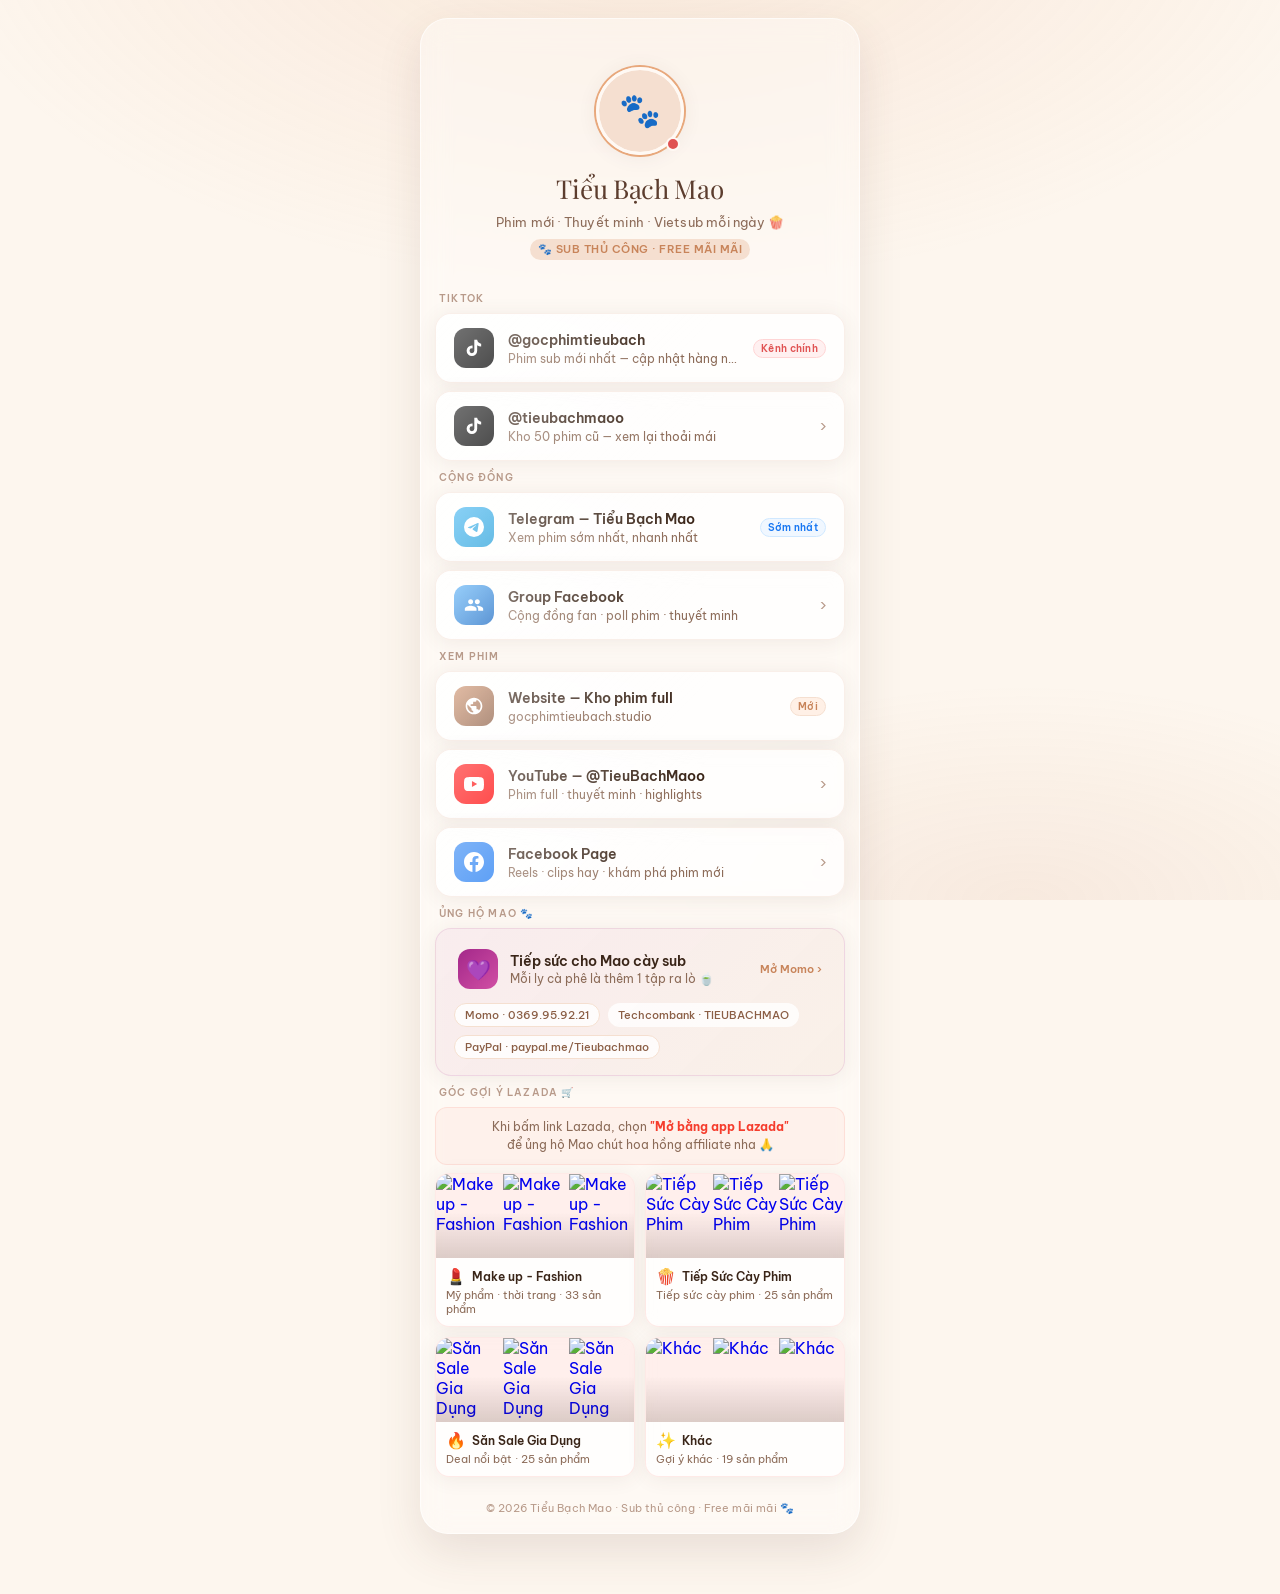
==== commit eccd6415: "Split Lazada/Shopee data pipeline and filter categories" ====
--- a/index.html
+++ b/index.html
@@ -556,7 +556,7 @@
       </div>
       <span class="badge early">Sớm nhất</span>
     </a>
-    <a class="link-card" href="https://www.facebook.com/groups/gocphimcuatieubach" target="_blank">
+    <a class="link-card" href="https://www.facebook.com/tieubachmaosubphim/" target="_blank">
       <div class="card-icon group">
         <svg viewBox="0 0 24 24" fill="white"><path d="M16 11c1.66 0 2.99-1.34 2.99-3S17.66 5 16 5c-1.66 0-3 1.34-3 3s1.34 3 3 3zm-8 0c1.66 0 2.99-1.34 2.99-3S9.66 5 8 5C6.34 5 5 6.34 5 8s1.34 3 3 3zm0 2c-2.33 0-7 1.17-7 3.5V19h14v-2.5c0-2.33-4.67-3.5-7-3.5zm8 0c-.29 0-.62.02-.97.05 1.16.84 1.97 1.97 1.97 3.45V19h6v-2.5c0-2.33-4.67-3.5-7-3.5z"/></svg>
       </div>
@@ -591,7 +591,7 @@
       </div>
       <span class="card-arrow">›</span>
     </a>
-    <a class="link-card" href="https://www.facebook.com/BachKhoiMaoGia/reels/" target="_blank">
+    <a class="link-card" href="https://www.facebook.com/tieubachmaosubphim/" target="_blank">
       <div class="card-icon facebook">
         <svg viewBox="0 0 24 24" fill="white"><path d="M24 12.073c0-6.627-5.373-12-12-12s-12 5.373-12 12c0 5.99 4.388 10.954 10.125 11.854v-8.385H7.078v-3.47h3.047V9.43c0-3.007 1.792-4.669 4.533-4.669 1.312 0 2.686.235 2.686.235v2.953H15.83c-1.491 0-1.956.925-1.956 1.874v2.25h3.328l-.532 3.47h-2.796v8.385C19.612 23.027 24 18.062 24 12.073z"/></svg>
       </div>
@@ -726,23 +726,46 @@
     });
   });
 
+  var ALLOWED_CATEGORY_ORDER = [
+    'Make up - Fashion',
+    'Tiếp Sức Cày Phim',
+    'Săn Sale Gia Dụng',
+    'Khác'
+  ];
+
   var grid = document.getElementById('catGrid');
   if (!grid) return;
 
-  fetch('products.json')
+  fetch('products_lazada.json')
     .then(function (res) {
-      if (!res.ok) throw new Error('Cannot load products.json');
+      if (!res.ok) throw new Error('Cannot load products_lazada.json');
       return res.json();
     })
     .then(function (data) {
+      var groups = (data && data.groups) || [];
       var products = (data && data.products) || {};
-      var categories = Object.keys(products);
+      var groupCountByName = {};
+
+      groups.forEach(function (group) {
+        if (!group || !group.name) return;
+        var normalizedName = String(group.name);
+        if (normalizedName === 'Săn Sale Đón Tết') {
+          normalizedName = 'Săn Sale Gia Dụng';
+        }
+        groupCountByName[normalizedName] = Number(group.count) || 0;
+      });
+
+      var categories = ALLOWED_CATEGORY_ORDER.filter(function (catName) {
+        var items = products[catName];
+        return Array.isArray(items) && items.length > 0;
+      });
 
       categories.forEach(function (catName) {
         var items = products[catName];
         if (!Array.isArray(items) || items.length === 0) return;
 
-        var meta = categoryMeta(catName, items.length);
+        var displayCount = groupCountByName[catName] || items.length;
+        var meta = categoryMeta(catName, displayCount);
         var slug = slugify(catName);
         var previewImages = items
           .slice(0, 3)
@@ -759,7 +782,7 @@
 
         var card = document.createElement('a');
         card.className = 'shopee-cat';
-        card.href = 'lazada/' + slug;
+        card.href = 'lazada.html?slug=' + encodeURIComponent(slug);
         card.target = '_blank';
         card.rel = 'noopener';
 
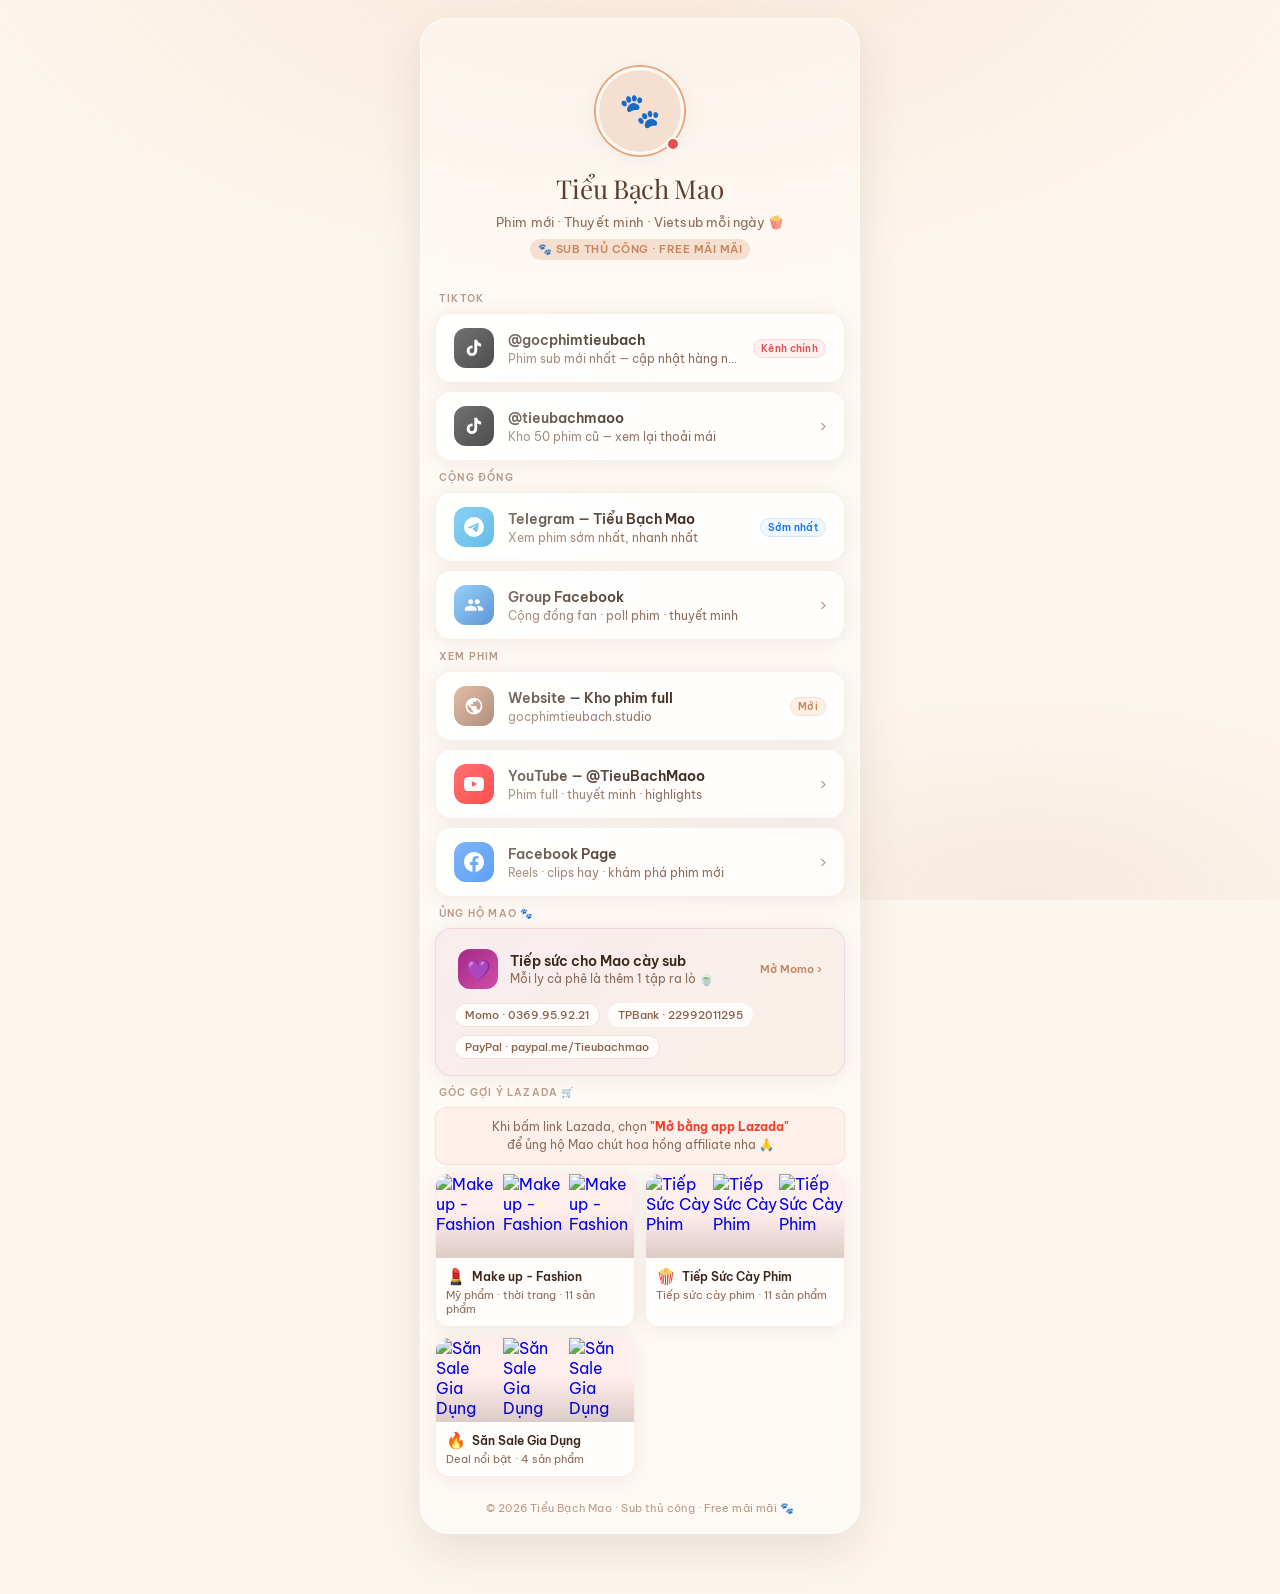
==== commit 55abaa7d: "Update donate bank info to TPBank" ====
--- a/index.html
+++ b/index.html
@@ -617,11 +617,11 @@
       </a>
       <div class="donate-methods">
         <a class="method-pill method-link" href="https://me.momo.vn/Tieubachmao" target="_blank" rel="noopener">Momo · 0369.95.92.21</a>
-        <button class="method-pill method-link method-button copy-bank-btn" type="button" data-copy="Techcombank · TIEUBACHMAO">Techcombank · TIEUBACHMAO</button>
+        <button class="method-pill method-link method-button copy-bank-btn" type="button" data-copy="TPBank · 22992011295">TPBank · 22992011295</button>
         <a class="method-pill method-link" href="https://paypal.me/Tieubachmao" target="_blank" rel="noopener">PayPal · paypal.me/Tieubachmao</a>
       </div>
     </div>
-    <div class="donate-toast" id="donateToast">Đã copy thông tin Techcombank</div>
+    <div class="donate-toast" id="donateToast">Đã copy thông tin TPBank</div>
   </div>
 
   <!-- SECTION 5: LAZADA -->
@@ -715,10 +715,10 @@
   var copyButtons = document.querySelectorAll('.copy-bank-btn');
   copyButtons.forEach(function (btn) {
     btn.addEventListener('click', function () {
-      var value = btn.getAttribute('data-copy') || 'Techcombank · TIEUBACHMAO';
+      var value = btn.getAttribute('data-copy') || 'TPBank · 22992011295';
       copyText(value)
         .then(function () {
-          showDonateToast('Đã copy thông tin Techcombank');
+          showDonateToast('Đã copy thông tin TPBank');
         })
         .catch(function () {
           showDonateToast('Không copy được, giữ lâu để sao chép thủ công');
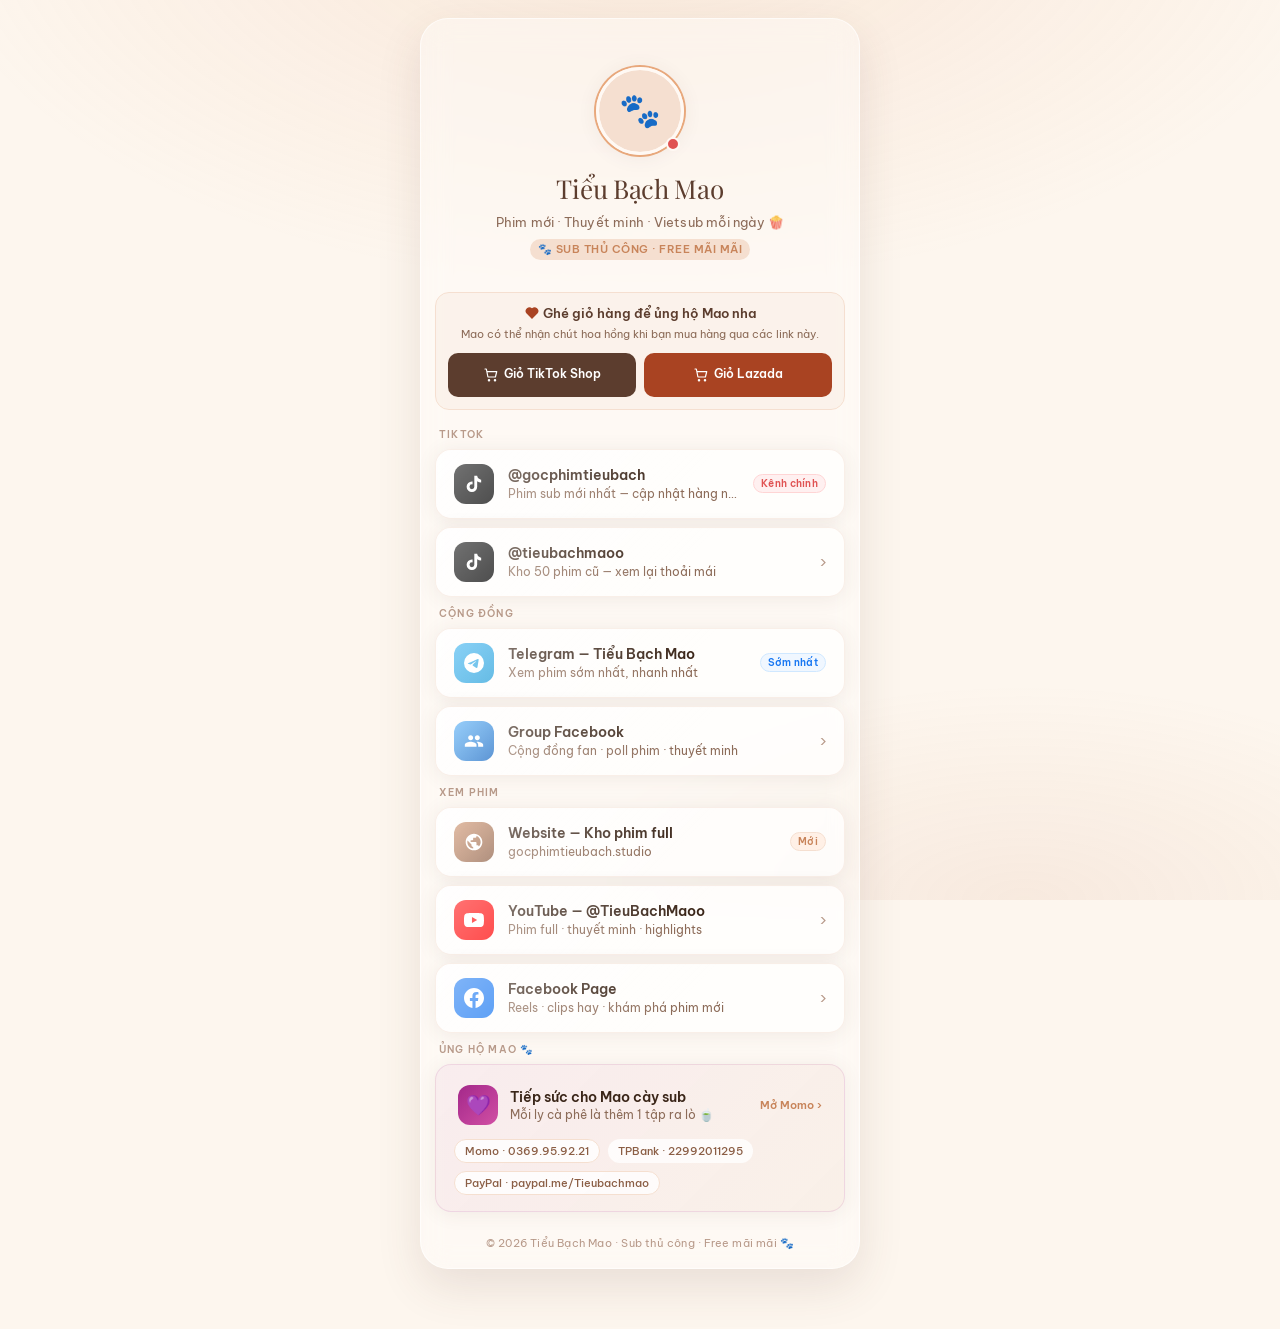
==== commit e86aee8f: "feat: replace landing catalog with voluntary shopping links" ====
--- a/index.html
+++ b/index.html
@@ -4,7 +4,7 @@
 <meta charset="UTF-8">
 <meta name="viewport" content="width=device-width, initial-scale=1.0">
 <title>Tiểu Bạch Mao 🐾</title>
-<meta name="description" content="Link bio chính thức của Tiểu Bạch Mao: TikTok, Telegram, cộng đồng phim, donate và góc Lazada tiện ích.">
+<meta name="description" content="Link bio chính thức của Tiểu Bạch Mao: TikTok, Telegram, cộng đồng phim, donate và liên kết mua sắm TikTok Shop, Lazada.">
 
 <link rel="icon" type="image/x-icon" href="favicon.ico">
 <link rel="icon" type="image/png" sizes="32x32" href="favicon-32x32.png">
@@ -231,86 +231,6 @@
   .card-icon.youtube  { background: #FF0000; }
   .card-icon.website  { background: linear-gradient(135deg, var(--caramel), var(--brown-mid)); }
   .card-icon.momo     { background: linear-gradient(135deg, #A3288A, #D14FA4); }
-  .card-icon.shopee   { background: linear-gradient(135deg, #F53D2D, #F63); }
-
-  /* ── SHOPEE CATEGORY GRID ── */
-  .shopee-grid {
-    display: grid;
-    grid-template-columns: 1fr 1fr;
-    gap: 10px;
-    margin-bottom: 8px;
-  }
-
-  .shopee-cat {
-    display: block;
-    background: var(--card-bg);
-    border: 1px solid rgba(245,61,45,0.10);
-    border-radius: 14px;
-    text-decoration: none;
-    cursor: pointer;
-    transition: all 0.2s ease;
-    backdrop-filter: blur(8px);
-    -webkit-backdrop-filter: blur(8px);
-    box-shadow: var(--shadow);
-    overflow: hidden;
-  }
-
-  .shopee-cat:hover {
-    background: var(--card-hover);
-    transform: translateY(-1px);
-    box-shadow: var(--shadow-hover);
-    border-color: rgba(245,61,45,0.20);
-  }
-
-  .shopee-cat-media {
-    position: relative;
-    display: grid;
-    grid-template-columns: repeat(3, 1fr);
-    gap: 2px;
-    height: 84px;
-    background: rgba(245,61,45,0.08);
-  }
-
-  .shopee-cat-media img {
-    width: 100%;
-    height: 100%;
-    object-fit: cover;
-    display: block;
-  }
-
-  .shopee-cat-overlay {
-    position: absolute;
-    inset: 0;
-    background: linear-gradient(to top, rgba(58, 37, 24, 0.18), transparent 55%);
-    pointer-events: none;
-  }
-
-  .shopee-cat-content {
-    padding: 10px;
-  }
-
-  .shopee-cat-head {
-    display: flex;
-    align-items: center;
-    gap: 6px;
-    margin-bottom: 4px;
-  }
-
-  .shopee-cat-icon { font-size: 16px; line-height: 1; }
-
-  .shopee-cat-label {
-    font-size: 12px;
-    font-weight: 600;
-    color: var(--text-main);
-    line-height: 1.3;
-  }
-
-  .shopee-cat-sub {
-    font-size: 11px;
-    color: var(--text-soft);
-    font-weight: 400;
-  }
-
   .card-icon svg { width: 20px; height: 20px; }
 
   .card-text { flex: 1; min-width: 0; }
@@ -321,6 +241,7 @@
     color: var(--text-main);
     line-height: 1.3;
     margin-bottom: 2px;
+    overflow-wrap: anywhere;
   }
 
   .card-sub {
@@ -459,20 +380,37 @@
     transform: translateX(-50%) translateY(0);
   }
 
-  /* ── SHOPEE SECTION ── */
-  .shopee-notice {
-    background: rgba(245,61,45,0.04);
-    border: 1px solid rgba(245,61,45,0.10);
-    border-radius: 12px;
-    padding: 10px 14px;
-    margin-bottom: 8px;
+  /* ── OPTIONAL SHOP LINKS ── */
+  .shop-support {
+    background: rgba(200,132,90,0.06);
+    border: 1px solid var(--caramel-pale);
+    border-radius: 14px;
+    padding: 12px;
+    margin-bottom: 18px;
+    text-align: center;
+  }
+  .shop-support-title { font-size: 13px; font-weight: 600; color: var(--brown-deep); }
+  .shop-icon { width: 16px; height: 16px; flex-shrink: 0; vertical-align: -3px; }
+  .shop-support-title .shop-icon { color: #a94322; }
+  .shop-link { gap: 5px; }
+  .shop-support-copy { font-size: 11px; line-height: 1.5; color: var(--text-soft); margin: 5px 0 10px; }
+  .shop-links { display: grid; grid-template-columns: repeat(2, minmax(0, 1fr)); gap: 8px; }
+  .shop-link {
+    display: flex;
+    align-items: center;
+    justify-content: center;
+    min-height: 44px;
+    padding: 10px 6px;
+    border-radius: 10px;
     font-size: 12px;
-    color: var(--text-soft);
-    line-height: 1.5;
-    text-align: center;
-  }
-
-  .shopee-notice strong { color: #F53D2D; }
+    font-weight: 600;
+    text-decoration: none;
+    line-height: 1.4;
+  }
+  .shop-tiktok { background: var(--brown-deep); color: #fff; }
+  .shop-lazada { background: #a94322; color: #fff; }
+  .shop-link:hover { filter: brightness(1.1); }
+  .shop-link:focus-visible { outline: 3px solid var(--caramel); outline-offset: 3px; }
 
   /* ── DIVIDER ── */
   .divider {
@@ -488,6 +426,20 @@
     font-size: 11px;
     color: var(--text-muted);
     letter-spacing: 0.2px;
+  }
+
+  @media (max-width: 400px) {
+    .container { padding: 0 10px; }
+    .glass-shell { padding: 0 10px 18px; }
+    .link-card { gap: 10px; padding: 12px; }
+    .card-title { font-size: 13px; }
+    .badge { font-size: 9px; padding: 2px 5px; }
+    .donate-card { padding: 12px; }
+    .donate-top { display: grid; grid-template-columns: 40px minmax(0, 1fr); gap: 6px 10px; }
+    .donate-top > .card-icon { grid-row: 1 / 3; }
+    .donate-go { grid-column: 2; margin-left: 0; }
+    .donate-title, .donate-sub { overflow-wrap: anywhere; }
+    .method-pill { max-width: 100%; overflow-wrap: anywhere; }
   }
 
   /* ── STAGGER ANIMATION ── */
@@ -518,10 +470,19 @@
     </div>
   </div>
 
+  <section class="shop-support" aria-label="Mua sắm ủng hộ Mao">
+    <p class="shop-support-title"><svg class="shop-icon" viewBox="0 0 24 24" fill="currentColor" aria-hidden="true" focusable="false"><path d="M12 21 3.5 12.5A5.7 5.7 0 0 1 12 5a5.7 5.7 0 0 1 8.5 7.5Z"/></svg> Ghé giỏ hàng để ủng hộ Mao nha</p>
+    <p class="shop-support-copy">Mao có thể nhận chút hoa hồng khi bạn mua hàng qua các link này.</p>
+    <div class="shop-links">
+      <a class="shop-link shop-tiktok" href="https://vt.tiktok.com/ZS9UwsBsuFLKt-KD8oG/" target="_blank" rel="noopener sponsored"><svg class="shop-icon" viewBox="0 0 24 24" fill="none" stroke="currentColor" stroke-width="1.8" stroke-linecap="round" stroke-linejoin="round" aria-hidden="true" focusable="false"><path d="M3 3h2l2.4 12h11.2l2-8H6"/><circle cx="9" cy="20" r="1"/><circle cx="18" cy="20" r="1"/></svg><span>Giỏ TikTok Shop</span></a>
+      <a class="shop-link shop-lazada" href="https://s.lazada.vn/s.pl59e?t=h5" target="_blank" rel="noopener sponsored"><svg class="shop-icon" viewBox="0 0 24 24" fill="none" stroke="currentColor" stroke-width="1.8" stroke-linecap="round" stroke-linejoin="round" aria-hidden="true" focusable="false"><path d="M3 3h2l2.4 12h11.2l2-8H6"/><circle cx="9" cy="20" r="1"/><circle cx="18" cy="20" r="1"/></svg><span>Giỏ Lazada</span></a>
+    </div>
+  </section>
+
   <!-- SECTION 1: TIKTOK -->
   <div class="section">
     <div class="section-label">TikTok</div>
-    <a class="link-card" href="https://www.tiktok.com/@gocphimtieubach" target="_blank">
+    <a class="link-card" href="https://www.tiktok.com/@gocphimtieubach" target="_blank" rel="noopener">
       <div class="card-icon tiktok">
         <svg viewBox="0 0 24 24" fill="white"><path d="M19.59 6.69a4.83 4.83 0 01-3.77-4.25V2h-3.45v13.67a2.89 2.89 0 01-2.88 2.5 2.89 2.89 0 01-2.89-2.89 2.89 2.89 0 012.89-2.89c.28 0 .54.04.79.1V9.01a6.33 6.33 0 00-.79-.05 6.34 6.34 0 00-6.34 6.34 6.34 6.34 0 006.34 6.34 6.34 6.34 0 006.33-6.34V8.73a8.15 8.15 0 004.77 1.53V6.79a4.85 4.85 0 01-1-.1z"/></svg>
       </div>
@@ -531,7 +492,7 @@
       </div>
       <span class="badge hot">Kênh chính</span>
     </a>
-    <a class="link-card" href="https://www.tiktok.com/@tieubachmaoo" target="_blank">
+    <a class="link-card" href="https://www.tiktok.com/@tieubachmaoo" target="_blank" rel="noopener">
       <div class="card-icon tiktok">
         <svg viewBox="0 0 24 24" fill="white"><path d="M19.59 6.69a4.83 4.83 0 01-3.77-4.25V2h-3.45v13.67a2.89 2.89 0 01-2.88 2.5 2.89 2.89 0 01-2.89-2.89 2.89 2.89 0 012.89-2.89c.28 0 .54.04.79.1V9.01a6.33 6.33 0 00-.79-.05 6.34 6.34 0 00-6.34 6.34 6.34 6.34 0 006.34 6.34 6.34 6.34 0 006.33-6.34V8.73a8.15 8.15 0 004.77 1.53V6.79a4.85 4.85 0 01-1-.1z"/></svg>
       </div>
@@ -546,7 +507,7 @@
   <!-- SECTION 2: CỘNG ĐỒNG -->
   <div class="section">
     <div class="section-label">Cộng đồng</div>
-    <a class="link-card" href="https://t.me/tieubachmao" target="_blank">
+    <a class="link-card" href="https://t.me/tieubachmao" target="_blank" rel="noopener">
       <div class="card-icon telegram">
         <svg viewBox="0 0 24 24" fill="white"><path d="M11.944 0A12 12 0 0 0 0 12a12 12 0 0 0 12 12 12 12 0 0 0 12-12A12 12 0 0 0 12 0a12 12 0 0 0-.056 0zm4.962 7.224c.1-.002.321.023.465.14a.506.506 0 0 1 .171.325c.016.093.036.306.02.472-.18 1.898-.962 6.502-1.36 8.627-.168.9-.499 1.201-.82 1.23-.696.065-1.225-.46-1.9-.902-1.056-.693-1.653-1.124-2.678-1.8-1.185-.78-.417-1.21.258-1.91.177-.184 3.247-2.977 3.307-3.23.007-.032.014-.15-.056-.212s-.174-.041-.249-.024c-.106.024-1.793 1.14-5.061 3.345-.48.33-.913.49-1.302.48-.428-.008-1.252-.241-1.865-.44-.752-.245-1.349-.374-1.297-.789.027-.216.325-.437.893-.663 3.498-1.524 5.83-2.529 6.998-3.014 3.332-1.386 4.025-1.627 4.476-1.635z"/></svg>
       </div>
@@ -556,7 +517,7 @@
       </div>
       <span class="badge early">Sớm nhất</span>
     </a>
-    <a class="link-card" href="https://www.facebook.com/tieubachmaosubphim/" target="_blank">
+    <a class="link-card" href="https://www.facebook.com/tieubachmaosubphim/" target="_blank" rel="noopener">
       <div class="card-icon group">
         <svg viewBox="0 0 24 24" fill="white"><path d="M16 11c1.66 0 2.99-1.34 2.99-3S17.66 5 16 5c-1.66 0-3 1.34-3 3s1.34 3 3 3zm-8 0c1.66 0 2.99-1.34 2.99-3S9.66 5 8 5C6.34 5 5 6.34 5 8s1.34 3 3 3zm0 2c-2.33 0-7 1.17-7 3.5V19h14v-2.5c0-2.33-4.67-3.5-7-3.5zm8 0c-.29 0-.62.02-.97.05 1.16.84 1.97 1.97 1.97 3.45V19h6v-2.5c0-2.33-4.67-3.5-7-3.5z"/></svg>
       </div>
@@ -571,7 +532,7 @@
   <!-- SECTION 3: XEM PHIM -->
   <div class="section">
     <div class="section-label">Xem phim</div>
-    <a class="link-card" href="https://gocphimtieubach.studio" target="_blank">
+    <a class="link-card" href="https://gocphimtieubach.studio" target="_blank" rel="noopener">
       <div class="card-icon website">
         <svg viewBox="0 0 24 24" fill="white"><path d="M12 2C6.48 2 2 6.48 2 12s4.48 10 10 10 10-4.48 10-10S17.52 2 12 2zm-1 17.93c-3.95-.49-7-3.85-7-7.93 0-.62.08-1.21.21-1.79L9 15v1c0 1.1.9 2 2 2v1.93zm6.9-2.54c-.26-.81-1-1.39-1.9-1.39h-1v-3c0-.55-.45-1-1-1H8v-2h2c.55 0 1-.45 1-1V7h2c1.1 0 2-.9 2-2v-.41c2.93 1.19 5 4.06 5 7.41 0 2.08-.8 3.97-2.1 5.39z"/></svg>
       </div>
@@ -581,7 +542,7 @@
       </div>
       <span class="badge new">Mới</span>
     </a>
-    <a class="link-card" href="https://www.youtube.com/@TieuBachMaoo" target="_blank">
+    <a class="link-card" href="https://www.youtube.com/@TieuBachMaoo" target="_blank" rel="noopener">
       <div class="card-icon youtube">
         <svg viewBox="0 0 24 24" fill="white"><path d="M23.498 6.186a3.016 3.016 0 00-2.122-2.136C19.505 3.545 12 3.545 12 3.545s-7.505 0-9.377.505A3.017 3.017 0 00.502 6.186C0 8.07 0 12 0 12s0 3.93.502 5.814a3.016 3.016 0 002.122 2.136c1.871.505 9.376.505 9.376.505s7.505 0 9.377-.505a3.015 3.015 0 002.122-2.136C24 15.93 24 12 24 12s0-3.93-.502-5.814zM9.545 15.568V8.432L15.818 12l-6.273 3.568z"/></svg>
       </div>
@@ -591,7 +552,7 @@
       </div>
       <span class="card-arrow">›</span>
     </a>
-    <a class="link-card" href="https://www.facebook.com/tieubachmaosubphim/" target="_blank">
+    <a class="link-card" href="https://www.facebook.com/tieubachmaosubphim/" target="_blank" rel="noopener">
       <div class="card-icon facebook">
         <svg viewBox="0 0 24 24" fill="white"><path d="M24 12.073c0-6.627-5.373-12-12-12s-12 5.373-12 12c0 5.99 4.388 10.954 10.125 11.854v-8.385H7.078v-3.47h3.047V9.43c0-3.007 1.792-4.669 4.533-4.669 1.312 0 2.686.235 2.686.235v2.953H15.83c-1.491 0-1.956.925-1.956 1.874v2.25h3.328l-.532 3.47h-2.796v8.385C19.612 23.027 24 18.062 24 12.073z"/></svg>
       </div>
@@ -624,15 +585,6 @@
     <div class="donate-toast" id="donateToast">Đã copy thông tin TPBank</div>
   </div>
 
-  <!-- SECTION 5: LAZADA -->
-  <div class="section">
-    <div class="section-label">Góc gợi ý Lazada 🛒</div>
-    <div class="shopee-notice">
-      Khi bấm link Lazada, chọn <strong>"Mở bằng app Lazada"</strong><br>để ủng hộ Mao chút hoa hồng affiliate nha 🙏
-    </div>
-    <div class="shopee-grid" id="catGrid"></div>
-  </div>
-
   <div class="footer">© 2026 Tiểu Bạch Mao · Sub thủ công · Free mãi mãi 🐾</div>
 
   </div>
@@ -641,40 +593,6 @@
 
 <script>
 (function () {
-  function slugify(str) {
-    var map = {
-      'à':'a','á':'a','ả':'a','ã':'a','ạ':'a','ă':'a','ằ':'a','ắ':'a','ẳ':'a','ẵ':'a','ặ':'a','â':'a','ầ':'a','ấ':'a','ẩ':'a','ẫ':'a','ậ':'a','đ':'d',
-      'è':'e','é':'e','ẻ':'e','ẽ':'e','ẹ':'e','ê':'e','ề':'e','ế':'e','ể':'e','ễ':'e','ệ':'e','ì':'i','í':'i','ỉ':'i','ĩ':'i','ị':'i',
-      'ò':'o','ó':'o','ỏ':'o','õ':'o','ọ':'o','ô':'o','ồ':'o','ố':'o','ổ':'o','ỗ':'o','ộ':'o','ơ':'o','ờ':'o','ớ':'o','ở':'o','ỡ':'o','ợ':'o',
-      'ù':'u','ú':'u','ủ':'u','ũ':'u','ụ':'u','ư':'u','ừ':'u','ứ':'u','ử':'u','ữ':'u','ự':'u','ỳ':'y','ý':'y','ỷ':'y','ỹ':'y','ỵ':'y'
-    };
-    return str.toLowerCase().split('').map(function (c) { return map[c] || c; }).join('').replace(/[^a-z0-9]+/g, '-').replace(/^-|-$/g, '');
-  }
-
-  function escapeHtml(text) {
-    return String(text)
-      .replace(/&/g, '&amp;')
-      .replace(/</g, '&lt;')
-      .replace(/>/g, '&gt;')
-      .replace(/\"/g, '&quot;')
-      .replace(/'/g, '&#39;');
-  }
-
-  function categoryMeta(catName, count) {
-    var slug = slugify(catName);
-    var presets = {
-      'make-up-fashion': ['💄', 'Mỹ phẩm · thời trang'],
-      'tiep-suc-cay-phim': ['🍿', 'Tiếp sức cày phim'],
-      'san-sale-don-tet': ['🔥', 'Deal nổi bật'],
-      'san-sale-gia-dung': ['🔥', 'Deal nổi bật'],
-      'decor-goc-xem-phim': ['🛋️', 'Decor góc chill'],
-      'phu-kien-dien-thoai': ['📱', 'Phụ kiện công nghệ'],
-      'khac': ['✨', 'Gợi ý khác']
-    };
-    var meta = presets[slug] || ['🛒', 'Gian hàng đề xuất'];
-    return { icon: meta[0], subtitle: meta[1] + ' · ' + count + ' sản phẩm' };
-  }
-
   function showDonateToast(message) {
     var toast = document.getElementById('donateToast');
     if (!toast) return;
@@ -726,99 +644,6 @@
     });
   });
 
-  var ALLOWED_CATEGORY_ORDER = [
-    'Make up - Fashion',
-    'Tiếp Sức Cày Phim',
-    'Săn Sale Gia Dụng',
-    'Khác'
-  ];
-
-  var grid = document.getElementById('catGrid');
-  if (!grid) return;
-
-  fetch('products_lazada.json')
-    .then(function (res) {
-      if (!res.ok) throw new Error('Cannot load products_lazada.json');
-      return res.json();
-    })
-    .then(function (data) {
-      var groups = (data && data.groups) || [];
-      var products = (data && data.products) || {};
-      var groupCountByName = {};
-
-      groups.forEach(function (group) {
-        if (!group || !group.name) return;
-        var normalizedName = String(group.name);
-        if (normalizedName === 'Săn Sale Đón Tết') {
-          normalizedName = 'Săn Sale Gia Dụng';
-        }
-        groupCountByName[normalizedName] = Number(group.count) || 0;
-      });
-
-      var categories = ALLOWED_CATEGORY_ORDER.filter(function (catName) {
-        var items = products[catName];
-        return Array.isArray(items) && items.length > 0;
-      });
-
-      categories.forEach(function (catName) {
-        var items = products[catName];
-        if (!Array.isArray(items) || items.length === 0) return;
-
-        var displayCount = groupCountByName[catName] || items.length;
-        var meta = categoryMeta(catName, displayCount);
-        var slug = slugify(catName);
-        var previewImages = items
-          .slice(0, 3)
-          .map(function (item) { return item && item.image ? String(item.image) : ''; })
-          .filter(Boolean);
-
-        if (!previewImages.length) {
-          previewImages = ['og-image.jpg'];
-        }
-
-        while (previewImages.length < 3) {
-          previewImages.push(previewImages[0]);
-        }
-
-        var card = document.createElement('a');
-        card.className = 'shopee-cat';
-        card.href = 'lazada.html?slug=' + encodeURIComponent(slug);
-        card.target = '_blank';
-        card.rel = 'noopener';
-
-        var mediaHtml = previewImages
-          .map(function (src) {
-            return '<img loading="lazy" src="' + escapeHtml(src) + '" alt="' + escapeHtml(catName) + '">';
-          })
-          .join('');
-
-        card.innerHTML =
-          '<div class="shopee-cat-media">' +
-            mediaHtml +
-            '<div class="shopee-cat-overlay"></div>' +
-          '</div>' +
-          '<div class="shopee-cat-content">' +
-            '<div class="shopee-cat-head">' +
-              '<div class="shopee-cat-icon">' + meta.icon + '</div>' +
-              '<div class="shopee-cat-label">' + escapeHtml(catName) + '</div>' +
-            '</div>' +
-            '<div class="shopee-cat-sub">' + escapeHtml(meta.subtitle) + '</div>' +
-          '</div>';
-
-        grid.appendChild(card);
-      });
-
-      if (!grid.children.length) throw new Error('No categories found');
-    })
-    .catch(function () {
-      grid.style.gridTemplateColumns = '1fr';
-      grid.innerHTML =
-        '<a class="shopee-cat" href="lazada.html" target="_blank" rel="noopener">' +
-          '<div class="shopee-cat-icon">🛒</div>' +
-          '<div class="shopee-cat-label">Xem tất cả Lazada</div>' +
-          '<div class="shopee-cat-sub">Không tải được danh mục, mở trang tổng</div>' +
-        '</a>';
-    });
 })();
 </script>
 </body>
